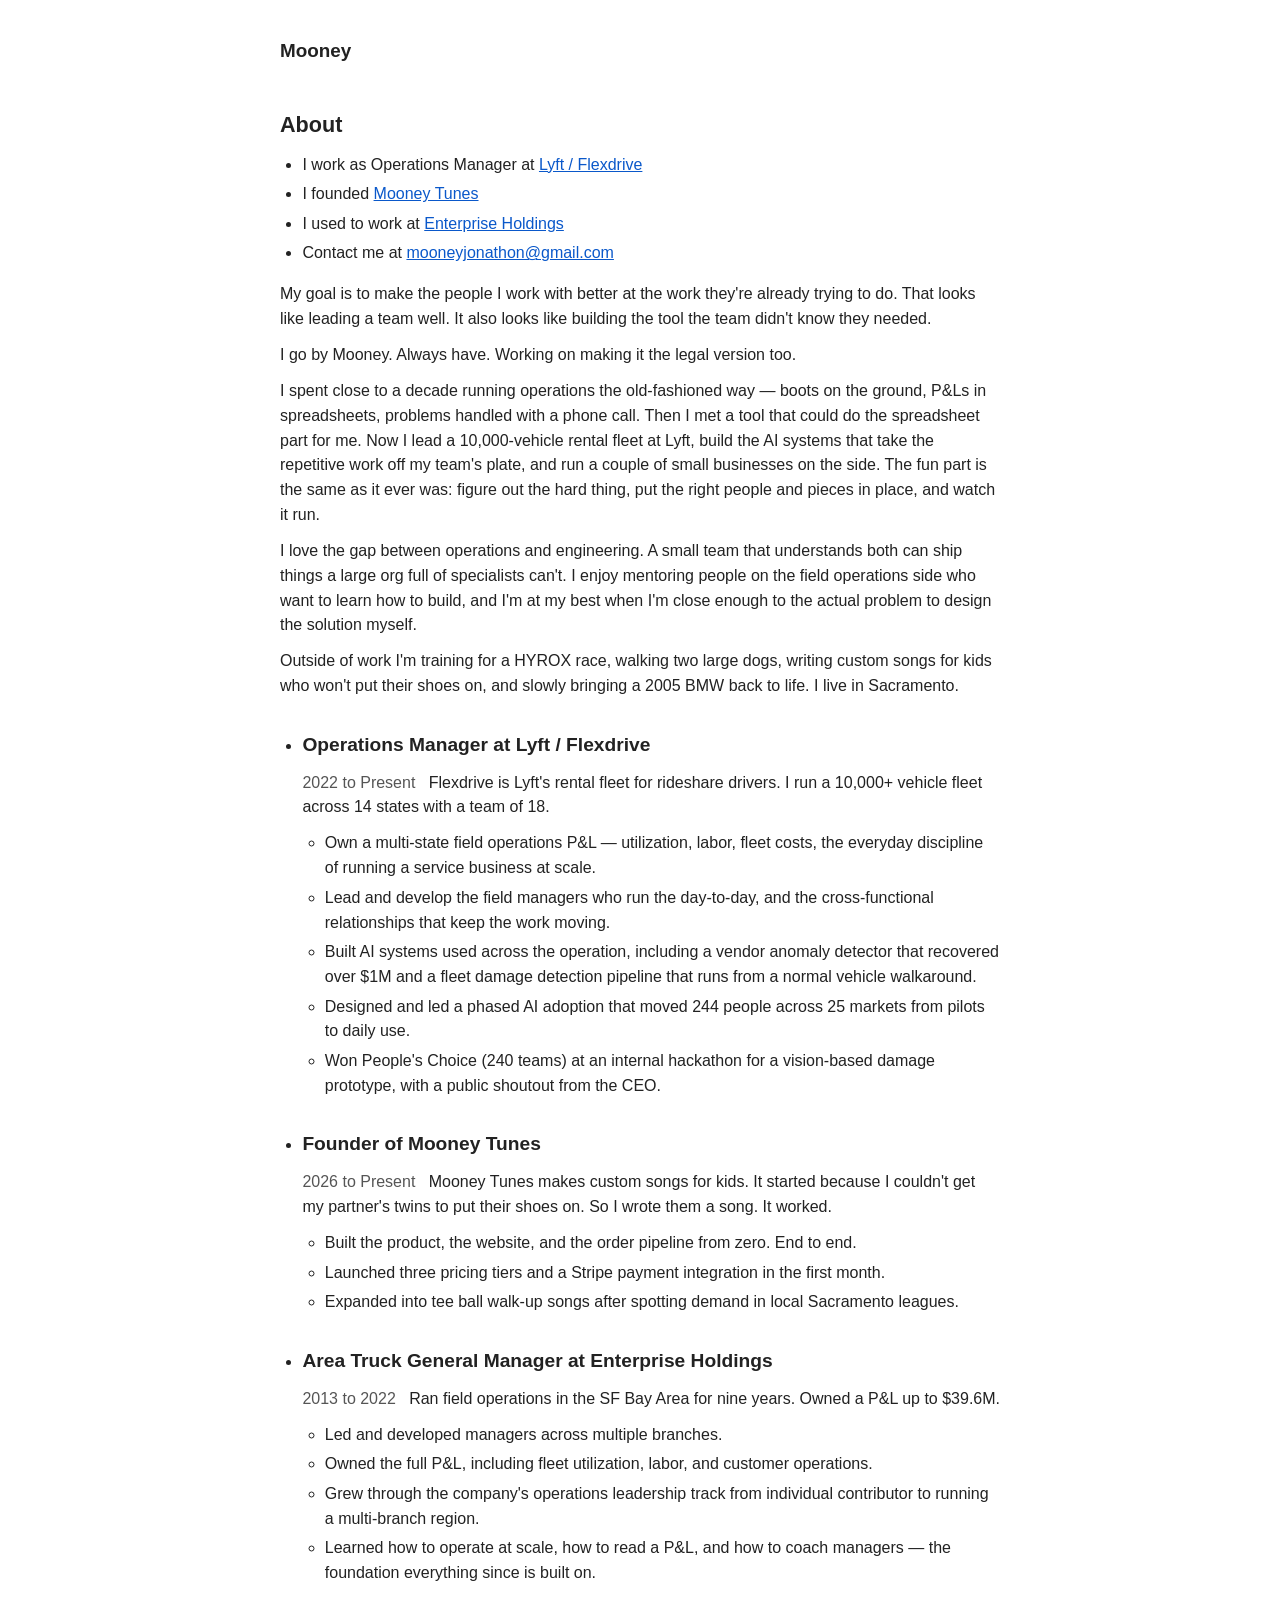
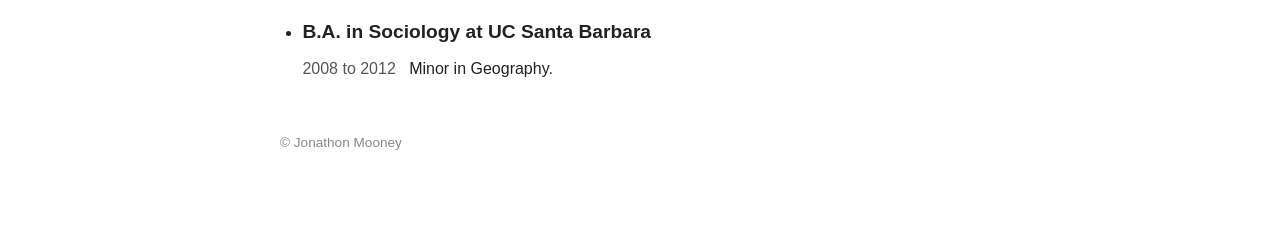
==== about/index.html @ 017025d9 "Add files via upload" ====
<!doctype html>
<html lang="en">
<head>
<meta charset="utf-8" />
<meta name="viewport" content="width=device-width, initial-scale=1" />
<title>About | Mooney</title>
<meta name="description" content="More about Jonathon Mooney — operations leader, builder, and the path that got me here." />
<link rel="stylesheet" href="/style.css" />
</head>
<body>

<p class="page-nav"><a href="/">Mooney</a></p>

<h2>About</h2>

<ul>
  <li>I work as Operations Manager at <a href="https://flexdrive.com/">Lyft / Flexdrive</a></li>
  <li>I founded <a href="https://mooneytunes.app">Mooney Tunes</a></li>
  <li>I used to work at <a href="https://www.enterpriseholdings.com/">Enterprise Holdings</a></li>
  <li>Contact me at <a href="mailto:mooneyjonathon@gmail.com">mooneyjonathon@gmail.com</a></li>
</ul>

<p>My goal is to make the people I work with better at the work they're already trying to do. That looks like leading a team well. It also looks like building the tool the team didn't know they needed.</p>

<p>I go by Mooney. Always have. Working on making it the legal version too.</p>

<p>I spent close to a decade running operations the old-fashioned way — boots on the ground, P&Ls in spreadsheets, problems handled with a phone call. Then I met a tool that could do the spreadsheet part for me. Now I lead a 10,000-vehicle rental fleet at Lyft, build the AI systems that take the repetitive work off my team's plate, and run a couple of small businesses on the side. The fun part is the same as it ever was: figure out the hard thing, put the right people and pieces in place, and watch it run.</p>

<p>I love the gap between operations and engineering. A small team that understands both can ship things a large org full of specialists can't. I enjoy mentoring people on the field operations side who want to learn how to build, and I'm at my best when I'm close enough to the actual problem to design the solution myself.</p>

<p>Outside of work I'm training for a HYROX race, walking two large dogs, writing custom songs for kids who won't put their shoes on, and slowly bringing a 2005 BMW back to life. I live in Sacramento.</p>

<ul>

  <li class="role">
    <h3>Operations Manager at Lyft / Flexdrive</h3>
    <p><span class="role-meta">2022 to Present</span> &nbsp; Flexdrive is Lyft's rental fleet for rideshare drivers. I run a 10,000+ vehicle fleet across 14 states with a team of 18.</p>
    <ul>
      <li>Own a multi-state field operations P&L — utilization, labor, fleet costs, the everyday discipline of running a service business at scale.</li>
      <li>Lead and develop the field managers who run the day-to-day, and the cross-functional relationships that keep the work moving.</li>
      <li>Built AI systems used across the operation, including a vendor anomaly detector that recovered over $1M and a fleet damage detection pipeline that runs from a normal vehicle walkaround.</li>
      <li>Designed and led a phased AI adoption that moved 244 people across 25 markets from pilots to daily use.</li>
      <li>Won People's Choice (240 teams) at an internal hackathon for a vision-based damage prototype, with a public shoutout from the CEO.</li>
    </ul>
  </li>

  <li class="role">
    <h3>Founder of Mooney Tunes</h3>
    <p><span class="role-meta">2026 to Present</span> &nbsp; Mooney Tunes makes custom songs for kids. It started because I couldn't get my partner's twins to put their shoes on. So I wrote them a song. It worked.</p>
    <ul>
      <li>Built the product, the website, and the order pipeline from zero. End to end.</li>
      <li>Launched three pricing tiers and a Stripe payment integration in the first month.</li>
      <li>Expanded into tee ball walk-up songs after spotting demand in local Sacramento leagues.</li>
    </ul>
  </li>

  <li class="role">
    <h3>Area Truck General Manager at Enterprise Holdings</h3>
    <p><span class="role-meta">2013 to 2022</span> &nbsp; Ran field operations in the SF Bay Area for nine years. Owned a P&L up to $39.6M.</p>
    <ul>
      <li>Led and developed managers across multiple branches.</li>
      <li>Owned the full P&L, including fleet utilization, labor, and customer operations.</li>
      <li>Grew through the company's operations leadership track from individual contributor to running a multi-branch region.</li>
      <li>Learned how to operate at scale, how to read a P&L, and how to coach managers — the foundation everything since is built on.</li>
    </ul>
  </li>

  <li class="role">
    <h3>B.A. in Sociology at UC Santa Barbara</h3>
    <p><span class="role-meta">2008 to 2012</span> &nbsp; Minor in Geography.</p>
  </li>

</ul>

<footer>© Jonathon Mooney</footer>

</body>
</html>
---- style.css ----
/* Mooneyhq — shared stylesheet */

body{
  max-width:720px;
  margin:0 auto;
  padding:36px 24px 80px;
  font:16px/1.55 -apple-system, BlinkMacSystemFont, "Segoe UI", Helvetica, Arial, sans-serif;
  color:#222;
  background:#fff;
}
a{color:#0a58ca;text-decoration:underline;}
a:hover{color:#0036a3;}

h2{font-size:1.35rem;margin:2em 0 .5em;font-weight:600;}
h3{font-size:1.2rem;margin:1.6em 0 .4em;font-weight:600;}
h3 a{color:#222;text-decoration:none;}
h3 a:hover{text-decoration:underline;}
h4{font-size:1rem;margin:.5em 0 .25em;font-weight:600;}

ul{padding-left:1.4em;margin:.6em 0 1em;}
ul ul{margin:.4em 0 .6em;}
li{margin:.3em 0;}
p{margin:.7em 0;}

/* Top identity block (homepage) */
.me{display:flex;gap:18px;align-items:center;margin:0 0 28px;}
.avatar{
  width:84px;height:84px;border-radius:50%;flex-shrink:0;
  background:linear-gradient(135deg,#dadada,#9a9a9a);
  display:flex;align-items:center;justify-content:center;
  color:#fff;font-weight:600;font-size:1.6rem;letter-spacing:.02em;
}
.me p{margin:.2em 0;}

/* Sub-page header (about, posts) */
.page-nav{margin:0 0 22px;}
.page-nav a{font-weight:600;font-size:1.18rem;color:#222;text-decoration:none;}
.page-nav a:hover{text-decoration:underline;}

/* Posts */
.post{margin:.8em 0 1.4em;}
.post h4{margin:.2em 0 .15em;}
.post p{margin:.15em 0;color:#444;}

/* Post body (individual post pages) */
.post-body{margin-top:1em;}
.post-body p{margin:1em 0;}
.post-body blockquote{
  margin:1.4em 0;padding:.2em 0 .2em 1.2em;
  border-left:3px solid #ccc;color:#444;font-style:italic;
}
.post-body h3{margin-top:2em;}
.post-meta{color:#888;font-size:.85rem;margin-top:-.4em;font-family:ui-monospace,monospace;}

/* Role blocks (about page) */
.role-meta{color:#555;}
.role{margin:1.4em 0;}

/* Projects grid */
.projects{list-style:none;padding:0;margin:.6em 0 1em;}
.projects li{
  display:flex;gap:14px;align-items:flex-start;margin:.6em 0;padding:6px 0;
}
.thumb{
  width:96px;height:96px;flex-shrink:0;border-radius:4px;
  display:block;
}
.t1{background:linear-gradient(135deg,#2b3a55,#5a7ab0);}
.t2{background:linear-gradient(135deg,#3d6a4a,#7ab089);}
.t3{background:linear-gradient(135deg,#7a3e2b,#c98763);}
.t4{background:linear-gradient(135deg,#4a3266,#9476c2);}
.t5{background:linear-gradient(135deg,#8a6a1f,#d6b25a);}
.proj-body{flex:1;min-width:0;}
.proj-body p{margin:.2em 0;color:#444;}
.more{margin:.6em 0 0;}

hr{border:0;border-top:1px solid #ddd;margin:36px 0;}
footer{color:#888;font-size:.85rem;margin-top:50px;}

@media (prefers-color-scheme: dark){
  body{background:#111;color:#ddd;}
  h3 a, .page-nav a{color:#ddd;}
  a{color:#7aa7ff;}
  .proj-body p, .post p{color:#aaa;}
  .post-body blockquote{border-left-color:#444;color:#aaa;}
  .role-meta{color:#999;}
  hr{border-top-color:#333;}
  footer{color:#777;}
}

@media (max-width:480px){
  .thumb{width:72px;height:72px;}
}
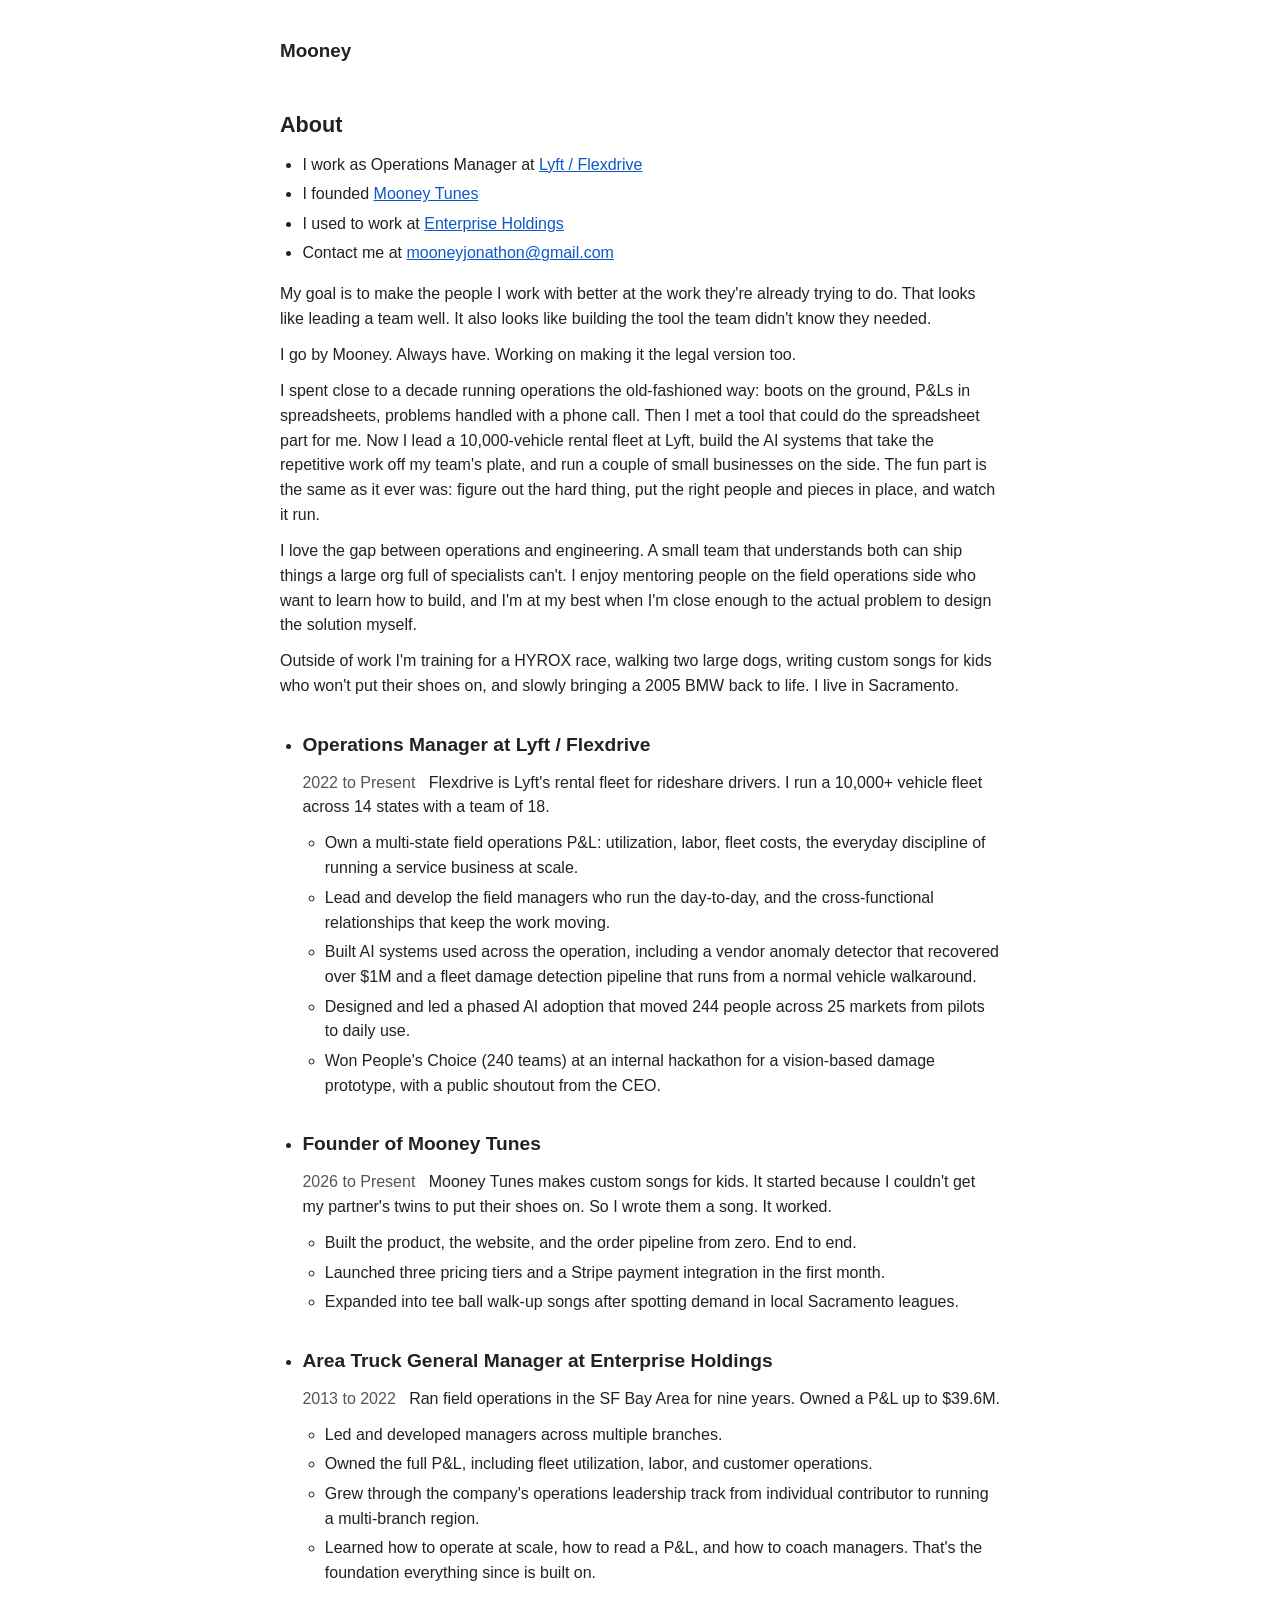
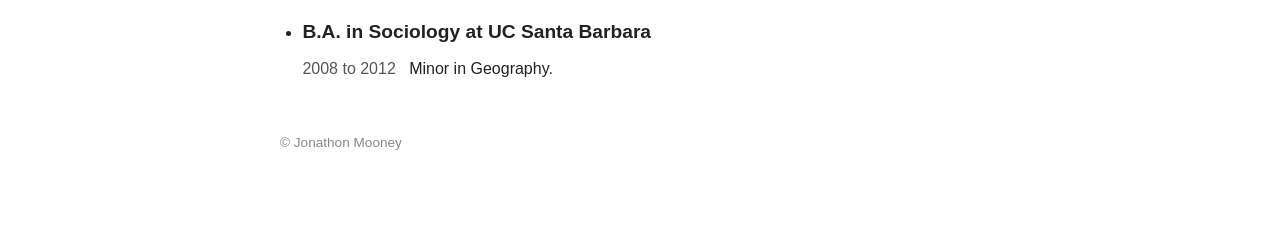
==== commit 2e2e9684: "Add files via upload" ====
--- a/about/index.html
+++ b/about/index.html
@@ -4,7 +4,7 @@
 <meta charset="utf-8" />
 <meta name="viewport" content="width=device-width, initial-scale=1" />
 <title>About | Mooney</title>
-<meta name="description" content="More about Jonathon Mooney — operations leader, builder, and the path that got me here." />
+<meta name="description" content="More about Jonathon Mooney, operations leader, builder, and the path that got me here." />
 <link rel="stylesheet" href="/style.css" />
 </head>
 <body>
@@ -24,7 +24,7 @@
 
 <p>I go by Mooney. Always have. Working on making it the legal version too.</p>
 
-<p>I spent close to a decade running operations the old-fashioned way — boots on the ground, P&Ls in spreadsheets, problems handled with a phone call. Then I met a tool that could do the spreadsheet part for me. Now I lead a 10,000-vehicle rental fleet at Lyft, build the AI systems that take the repetitive work off my team's plate, and run a couple of small businesses on the side. The fun part is the same as it ever was: figure out the hard thing, put the right people and pieces in place, and watch it run.</p>
+<p>I spent close to a decade running operations the old-fashioned way: boots on the ground, P&Ls in spreadsheets, problems handled with a phone call. Then I met a tool that could do the spreadsheet part for me. Now I lead a 10,000-vehicle rental fleet at Lyft, build the AI systems that take the repetitive work off my team's plate, and run a couple of small businesses on the side. The fun part is the same as it ever was: figure out the hard thing, put the right people and pieces in place, and watch it run.</p>
 
 <p>I love the gap between operations and engineering. A small team that understands both can ship things a large org full of specialists can't. I enjoy mentoring people on the field operations side who want to learn how to build, and I'm at my best when I'm close enough to the actual problem to design the solution myself.</p>
 
@@ -36,7 +36,7 @@
     <h3>Operations Manager at Lyft / Flexdrive</h3>
     <p><span class="role-meta">2022 to Present</span> &nbsp; Flexdrive is Lyft's rental fleet for rideshare drivers. I run a 10,000+ vehicle fleet across 14 states with a team of 18.</p>
     <ul>
-      <li>Own a multi-state field operations P&L — utilization, labor, fleet costs, the everyday discipline of running a service business at scale.</li>
+      <li>Own a multi-state field operations P&L: utilization, labor, fleet costs, the everyday discipline of running a service business at scale.</li>
       <li>Lead and develop the field managers who run the day-to-day, and the cross-functional relationships that keep the work moving.</li>
       <li>Built AI systems used across the operation, including a vendor anomaly detector that recovered over $1M and a fleet damage detection pipeline that runs from a normal vehicle walkaround.</li>
       <li>Designed and led a phased AI adoption that moved 244 people across 25 markets from pilots to daily use.</li>
@@ -61,7 +61,7 @@
       <li>Led and developed managers across multiple branches.</li>
       <li>Owned the full P&L, including fleet utilization, labor, and customer operations.</li>
       <li>Grew through the company's operations leadership track from individual contributor to running a multi-branch region.</li>
-      <li>Learned how to operate at scale, how to read a P&L, and how to coach managers — the foundation everything since is built on.</li>
+      <li>Learned how to operate at scale, how to read a P&L, and how to coach managers. That's the foundation everything since is built on.</li>
     </ul>
   </li>
 
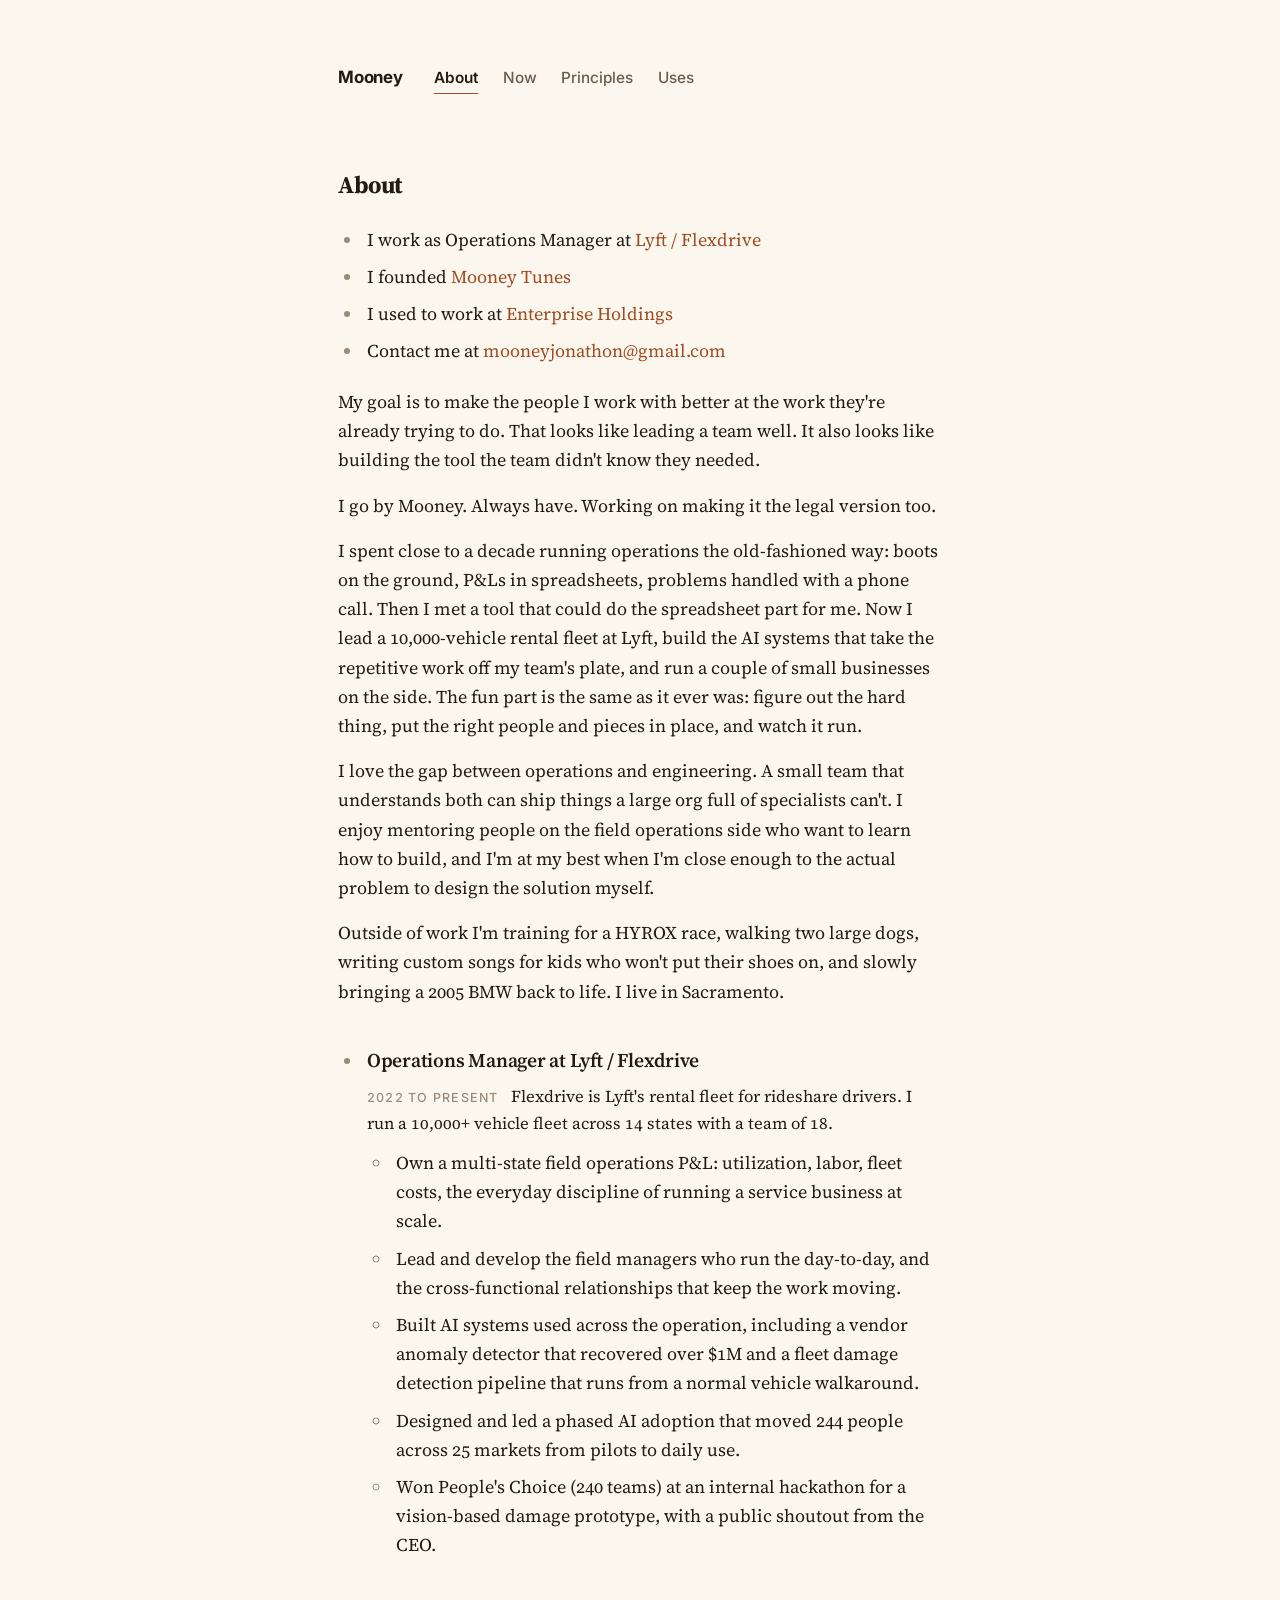
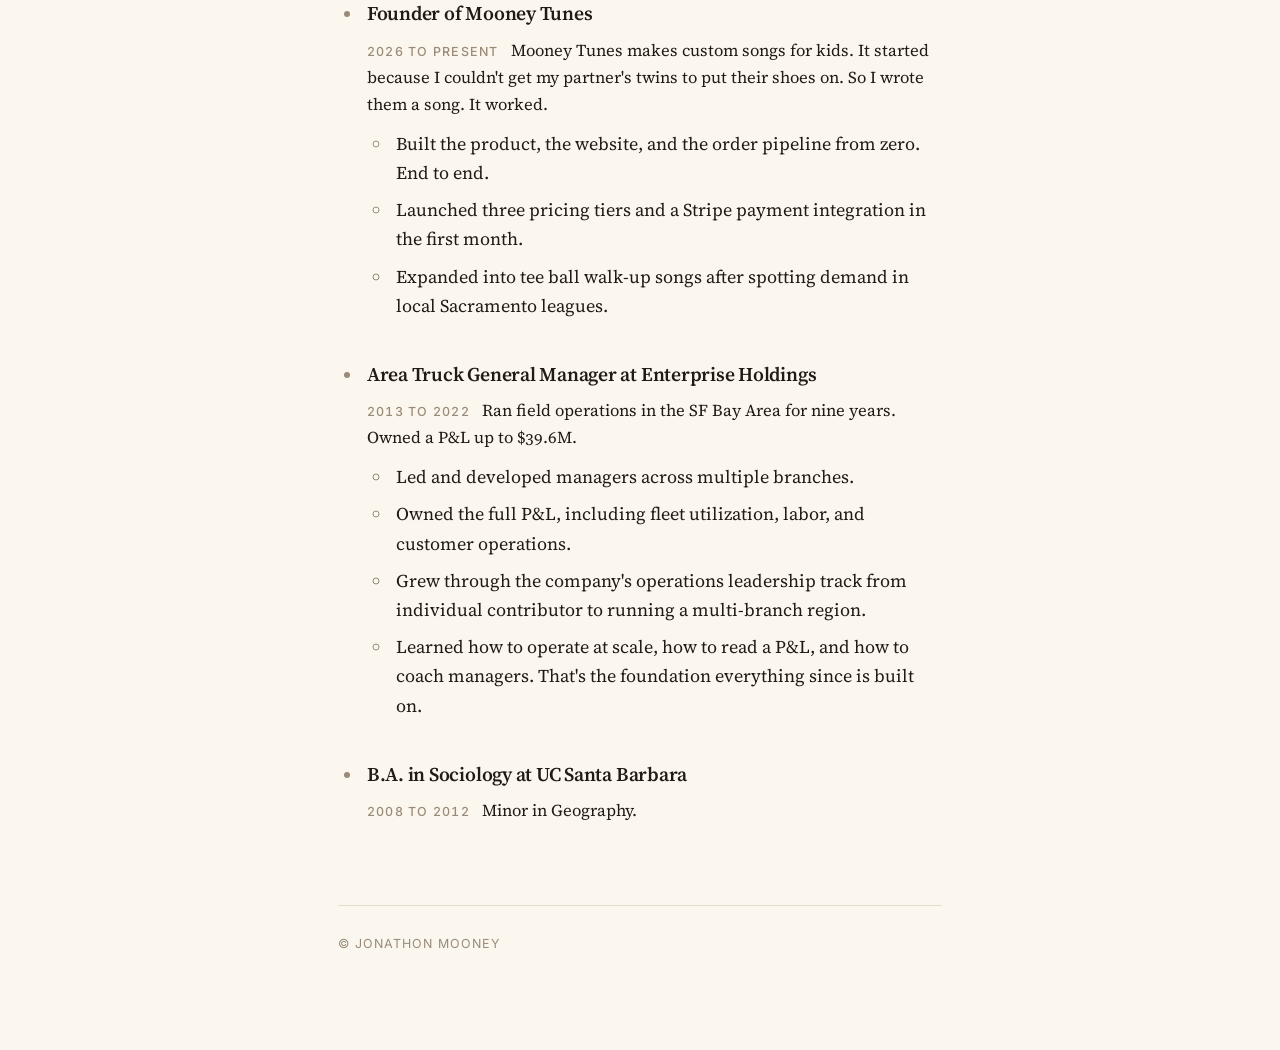
==== commit de87a54c: "Add files via upload" ====
--- a/about/index.html
+++ b/about/index.html
@@ -9,7 +9,13 @@
 </head>
 <body>
 
-<p class="page-nav"><a href="/">Mooney</a></p>
+<nav class="site-nav">
+  <a href="/" class="brand">Mooney</a>
+  <a href="/about/" class="current">About</a>
+  <a href="/now/">Now</a>
+  <a href="/principles/">Principles</a>
+  <a href="/uses/">Uses</a>
+</nav>
 
 <h2>About</h2>
 
--- a/style.css
+++ b/style.css
@@ -1,93 +1,321 @@
 /* Mooneyhq — shared stylesheet */
 
-body{
-  max-width:720px;
-  margin:0 auto;
-  padding:36px 24px 80px;
-  font:16px/1.55 -apple-system, BlinkMacSystemFont, "Segoe UI", Helvetica, Arial, sans-serif;
-  color:#222;
-  background:#fff;
-}
-a{color:#0a58ca;text-decoration:underline;}
-a:hover{color:#0036a3;}
-
-h2{font-size:1.35rem;margin:2em 0 .5em;font-weight:600;}
-h3{font-size:1.2rem;margin:1.6em 0 .4em;font-weight:600;}
-h3 a{color:#222;text-decoration:none;}
-h3 a:hover{text-decoration:underline;}
-h4{font-size:1rem;margin:.5em 0 .25em;font-weight:600;}
-
-ul{padding-left:1.4em;margin:.6em 0 1em;}
-ul ul{margin:.4em 0 .6em;}
-li{margin:.3em 0;}
-p{margin:.7em 0;}
-
-/* Top identity block (homepage) */
-.me{display:flex;gap:18px;align-items:center;margin:0 0 28px;}
-.avatar{
-  width:84px;height:84px;border-radius:50%;flex-shrink:0;
-  background:linear-gradient(135deg,#dadada,#9a9a9a);
-  display:flex;align-items:center;justify-content:center;
-  color:#fff;font-weight:600;font-size:1.6rem;letter-spacing:.02em;
-}
-.me p{margin:.2em 0;}
-
-/* Sub-page header (about, posts) */
-.page-nav{margin:0 0 22px;}
-.page-nav a{font-weight:600;font-size:1.18rem;color:#222;text-decoration:none;}
-.page-nav a:hover{text-decoration:underline;}
-
-/* Posts */
-.post{margin:.8em 0 1.4em;}
-.post h4{margin:.2em 0 .15em;}
-.post p{margin:.15em 0;color:#444;}
-
-/* Post body (individual post pages) */
-.post-body{margin-top:1em;}
-.post-body p{margin:1em 0;}
-.post-body blockquote{
-  margin:1.4em 0;padding:.2em 0 .2em 1.2em;
-  border-left:3px solid #ccc;color:#444;font-style:italic;
-}
-.post-body h3{margin-top:2em;}
-.post-meta{color:#888;font-size:.85rem;margin-top:-.4em;font-family:ui-monospace,monospace;}
-
-/* Role blocks (about page) */
-.role-meta{color:#555;}
-.role{margin:1.4em 0;}
-
-/* Projects grid */
-.projects{list-style:none;padding:0;margin:.6em 0 1em;}
-.projects li{
-  display:flex;gap:14px;align-items:flex-start;margin:.6em 0;padding:6px 0;
-}
-.thumb{
-  width:96px;height:96px;flex-shrink:0;border-radius:4px;
-  display:block;
-}
-.t1{background:linear-gradient(135deg,#2b3a55,#5a7ab0);}
-.t2{background:linear-gradient(135deg,#3d6a4a,#7ab089);}
-.t3{background:linear-gradient(135deg,#7a3e2b,#c98763);}
-.t4{background:linear-gradient(135deg,#4a3266,#9476c2);}
-.t5{background:linear-gradient(135deg,#8a6a1f,#d6b25a);}
-.proj-body{flex:1;min-width:0;}
-.proj-body p{margin:.2em 0;color:#444;}
-.more{margin:.6em 0 0;}
-
-hr{border:0;border-top:1px solid #ddd;margin:36px 0;}
-footer{color:#888;font-size:.85rem;margin-top:50px;}
-
-@media (prefers-color-scheme: dark){
-  body{background:#111;color:#ddd;}
-  h3 a, .page-nav a{color:#ddd;}
-  a{color:#7aa7ff;}
-  .proj-body p, .post p{color:#aaa;}
-  .post-body blockquote{border-left-color:#444;color:#aaa;}
-  .role-meta{color:#999;}
-  hr{border-top-color:#333;}
-  footer{color:#777;}
-}
-
-@media (max-width:480px){
-  .thumb{width:72px;height:72px;}
-}
+@import url('https://fonts.googleapis.com/css2?family=Source+Serif+4:ital,opsz,wght@0,8..60,400;0,8..60,500;0,8..60,600;0,8..60,700;1,8..60,400;1,8..60,500&family=Inter:wght@400;500;600;700&display=swap');
+
+:root {
+  --bg: #FBF7EE;
+  --bg-tint: #F5EFE0;
+  --text: #221A14;
+  --text-soft: #6B5B4C;
+  --text-mute: #9A8B79;
+  --accent: #A14B22;
+  --accent-soft: #C26A3E;
+  --rule: #E5DDC9;
+}
+
+@media (prefers-color-scheme: dark) {
+  :root {
+    --bg: #161310;
+    --bg-tint: #1F1B16;
+    --text: #ECE3D2;
+    --text-soft: #B5A48F;
+    --text-mute: #7F7160;
+    --accent: #E08456;
+    --accent-soft: #C26A3E;
+    --rule: #2C2620;
+  }
+}
+
+* { box-sizing: border-box; }
+html { scroll-behavior: smooth; }
+
+body {
+  max-width: 660px;
+  margin: 0 auto;
+  padding: 64px 28px 96px;
+  font-family: 'Source Serif 4', Georgia, 'Times New Roman', serif;
+  font-size: 18px;
+  line-height: 1.62;
+  color: var(--text);
+  background: var(--bg);
+  font-feature-settings: 'kern', 'liga', 'onum';
+  -webkit-font-smoothing: antialiased;
+  -moz-osx-font-smoothing: grayscale;
+  text-rendering: optimizeLegibility;
+}
+
+::selection { background: var(--accent); color: var(--bg); }
+
+a {
+  color: var(--accent);
+  text-decoration: none;
+  border-bottom: 1px solid transparent;
+  transition: border-color 0.2s ease, color 0.2s ease;
+}
+a:hover {
+  border-bottom-color: var(--accent);
+  color: var(--accent-soft);
+}
+
+h2 {
+  font-family: 'Source Serif 4', Georgia, serif;
+  font-size: 1.5rem;
+  font-weight: 700;
+  margin: 3em 0 0.8em;
+  letter-spacing: -0.02em;
+  color: var(--text);
+}
+h2 a { color: var(--text); border-bottom: none; }
+h2 a:hover { color: var(--accent); }
+
+h3 {
+  font-family: 'Source Serif 4', Georgia, serif;
+  font-size: 1.22rem;
+  font-weight: 600;
+  margin: 2em 0 0.4em;
+  letter-spacing: -0.012em;
+  color: var(--text);
+}
+h3 a { color: var(--text); border-bottom: none; }
+h3 a:hover { color: var(--accent); }
+
+h4 {
+  font-family: 'Source Serif 4', Georgia, serif;
+  font-size: 1.1rem;
+  font-weight: 600;
+  margin: 0.6em 0 0.3em;
+  letter-spacing: -0.005em;
+  color: var(--text);
+}
+
+ul {
+  padding-left: 1.4em;
+  margin: 0.8em 0 1.2em;
+}
+ul ul { margin: 0.4em 0 0.7em; }
+li {
+  margin: 0.45em 0;
+  padding-left: 0.2em;
+}
+li::marker { color: var(--text-mute); }
+
+p { margin: 0.9em 0; }
+strong { font-weight: 600; color: var(--text); }
+em { font-style: italic; }
+
+/* === Identity block (homepage) === */
+.me {
+  display: flex;
+  gap: 26px;
+  align-items: center;
+  margin: 0 0 48px;
+}
+.avatar {
+  width: 100px;
+  height: 100px;
+  border-radius: 50%;
+  flex-shrink: 0;
+  object-fit: cover;
+  display: block;
+}
+.me-text p { margin: 0.2em 0; }
+.me-text .greeting {
+  font-size: 1.18rem;
+  font-weight: 500;
+}
+.me-text .tagline {
+  font-style: italic;
+  color: var(--text-soft);
+  font-size: 1.04rem;
+  line-height: 1.4;
+}
+.me-text .loc {
+  font-family: 'Inter', sans-serif;
+  font-size: 0.82rem;
+  color: var(--text-mute);
+  letter-spacing: 0.1em;
+  text-transform: uppercase;
+  margin-top: 0.5em;
+  font-weight: 500;
+}
+
+/* === Site nav (top of every page) === */
+.site-nav {
+  margin: 0 0 56px;
+  font-family: 'Inter', sans-serif;
+  font-size: 0.96rem;
+  font-weight: 500;
+  display: flex;
+  flex-wrap: wrap;
+  align-items: baseline;
+  gap: 0.4em 1.6em;
+}
+.site-nav a {
+  color: var(--text-soft);
+  border-bottom: 1px solid transparent;
+  padding-bottom: 2px;
+  transition: color 0.2s ease, border-color 0.2s ease;
+}
+.site-nav a:hover {
+  color: var(--accent);
+  border-bottom-color: var(--accent);
+}
+.site-nav a.brand {
+  color: var(--text);
+  font-weight: 700;
+  font-size: 1.06rem;
+  margin-right: 0.4em;
+  letter-spacing: -0.01em;
+}
+.site-nav a.current {
+  color: var(--text);
+  font-weight: 600;
+  border-bottom-color: var(--accent);
+}
+
+/* === Posts list (homepage) === */
+.post {
+  margin: 1.5em 0 2em;
+}
+.post h4 {
+  margin: 0 0 0.35em;
+  font-size: 1.18rem;
+  font-weight: 600;
+}
+.post h4 a { color: var(--text); border-bottom: none; }
+.post h4 a:hover { color: var(--accent); }
+.post p {
+  margin: 0;
+  color: var(--text-soft);
+  font-size: 1.02rem;
+  line-height: 1.6;
+}
+
+/* === Post body (individual post pages) === */
+.post-body {
+  margin-top: 1.6em;
+  font-size: 1.12rem;
+  line-height: 1.72;
+  color: var(--text);
+}
+.post-body p { margin: 1.15em 0; }
+.post-body h3 {
+  margin-top: 2.2em;
+  font-size: 1.3rem;
+  font-weight: 600;
+  font-style: italic;
+}
+.post-body em { font-style: italic; }
+.post-body strong { font-weight: 600; }
+.post-meta {
+  font-family: 'Inter', sans-serif;
+  color: var(--text-mute);
+  font-size: 0.78rem;
+  margin: -0.4em 0 0;
+  letter-spacing: 0.12em;
+  text-transform: uppercase;
+  font-variant-numeric: tabular-nums;
+}
+
+/* === About page role blocks === */
+.role-meta {
+  font-family: 'Inter', sans-serif;
+  color: var(--text-mute);
+  font-size: 0.78rem;
+  letter-spacing: 0.1em;
+  text-transform: uppercase;
+  font-variant-numeric: tabular-nums;
+  font-weight: 500;
+}
+.role { margin: 2em 0; }
+.role > p {
+  font-size: 1.04rem;
+  margin: 0.4em 0 0.6em;
+}
+
+/* === Projects grid === */
+.projects {
+  list-style: none;
+  padding: 0;
+  margin: 1em 0 1.2em;
+}
+.projects li {
+  display: flex;
+  gap: 20px;
+  align-items: flex-start;
+  margin: 1.1em 0;
+  padding: 0;
+}
+.thumb {
+  width: 88px;
+  height: 88px;
+  flex-shrink: 0;
+  border-radius: 4px;
+  display: block;
+  margin-top: 0.2em;
+}
+.t1 { background: linear-gradient(135deg, #344b62, #6c8aa6); }
+.t2 { background: linear-gradient(135deg, #466b53, #88a98e); }
+.t3 { background: linear-gradient(135deg, #7a4a3a, #b8835f); }
+.t4 { background: linear-gradient(135deg, #4f3d6b, #8c72ad); }
+.t5 { background: linear-gradient(135deg, #876520, #c79f4e); }
+
+.proj-body { flex: 1; min-width: 0; }
+.proj-body h4 {
+  margin: 0 0 0.3em;
+  font-size: 1.14rem;
+  font-weight: 600;
+}
+.proj-body h4 a { color: var(--text); border-bottom: none; }
+.proj-body h4 a:hover { color: var(--accent); }
+.proj-body p {
+  margin: 0;
+  color: var(--text-soft);
+  font-size: 1.02rem;
+  line-height: 1.55;
+}
+
+.more {
+  margin: 1.2em 0 0;
+  font-family: 'Inter', sans-serif;
+  font-size: 0.92rem;
+  font-weight: 500;
+}
+
+/* === Now-page kicker === */
+.kicker {
+  font-family: 'Inter', sans-serif;
+  font-size: 0.78rem;
+  letter-spacing: 0.14em;
+  text-transform: uppercase;
+  color: var(--text-mute);
+  font-weight: 500;
+  margin: 0 0 0.5em;
+}
+
+/* === Uses page tables === */
+.uses h3 { font-size: 1.1rem; margin-top: 1.8em; }
+.uses ul { margin: 0.5em 0 1em; }
+.uses li {
+  font-size: 1.04rem;
+  line-height: 1.5;
+}
+
+footer {
+  font-family: 'Inter', sans-serif;
+  color: var(--text-mute);
+  font-size: 0.78rem;
+  margin-top: 80px;
+  padding-top: 28px;
+  border-top: 1px solid var(--rule);
+  letter-spacing: 0.08em;
+  text-transform: uppercase;
+}
+
+@media (max-width: 480px) {
+  body { padding: 40px 22px 72px; font-size: 17px; }
+  .thumb { width: 72px; height: 72px; }
+  .me { gap: 20px; }
+  .avatar { width: 80px; height: 80px; }
+  .post-body { font-size: 1.06rem; }
+}
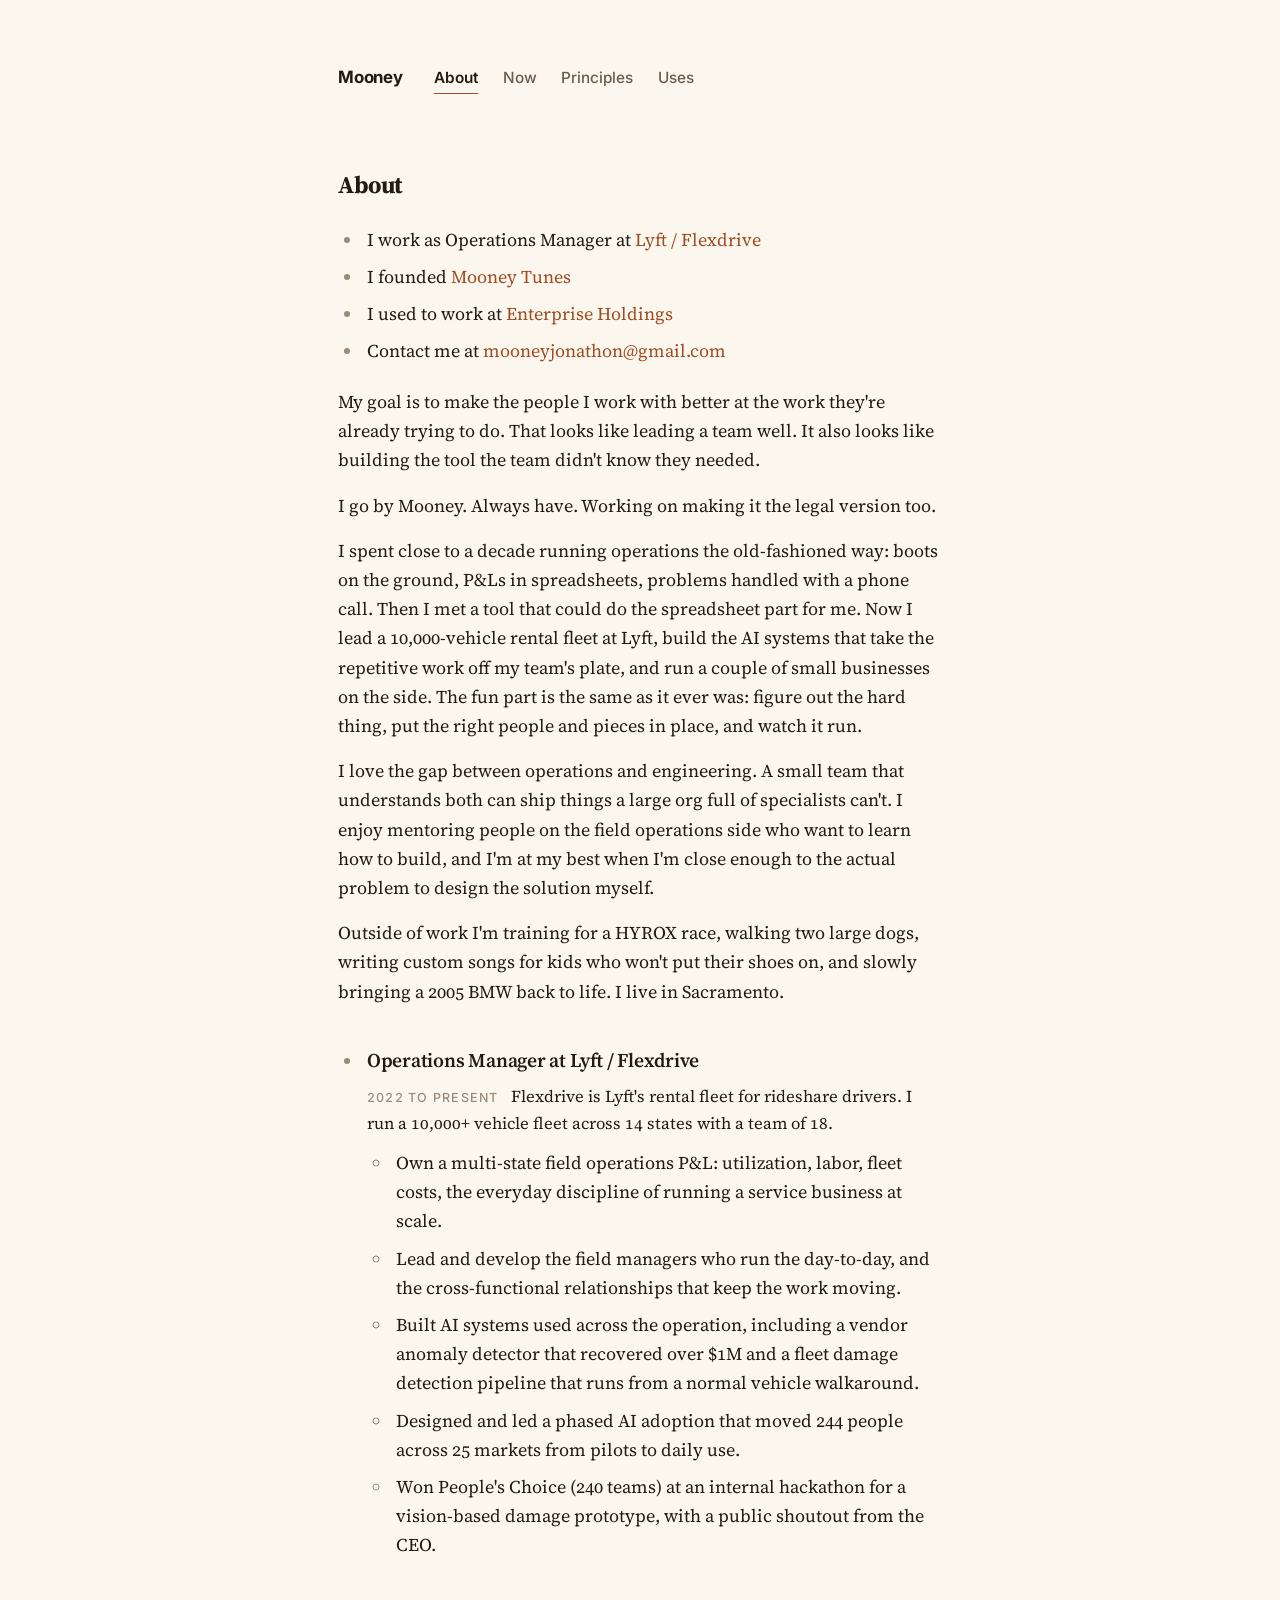
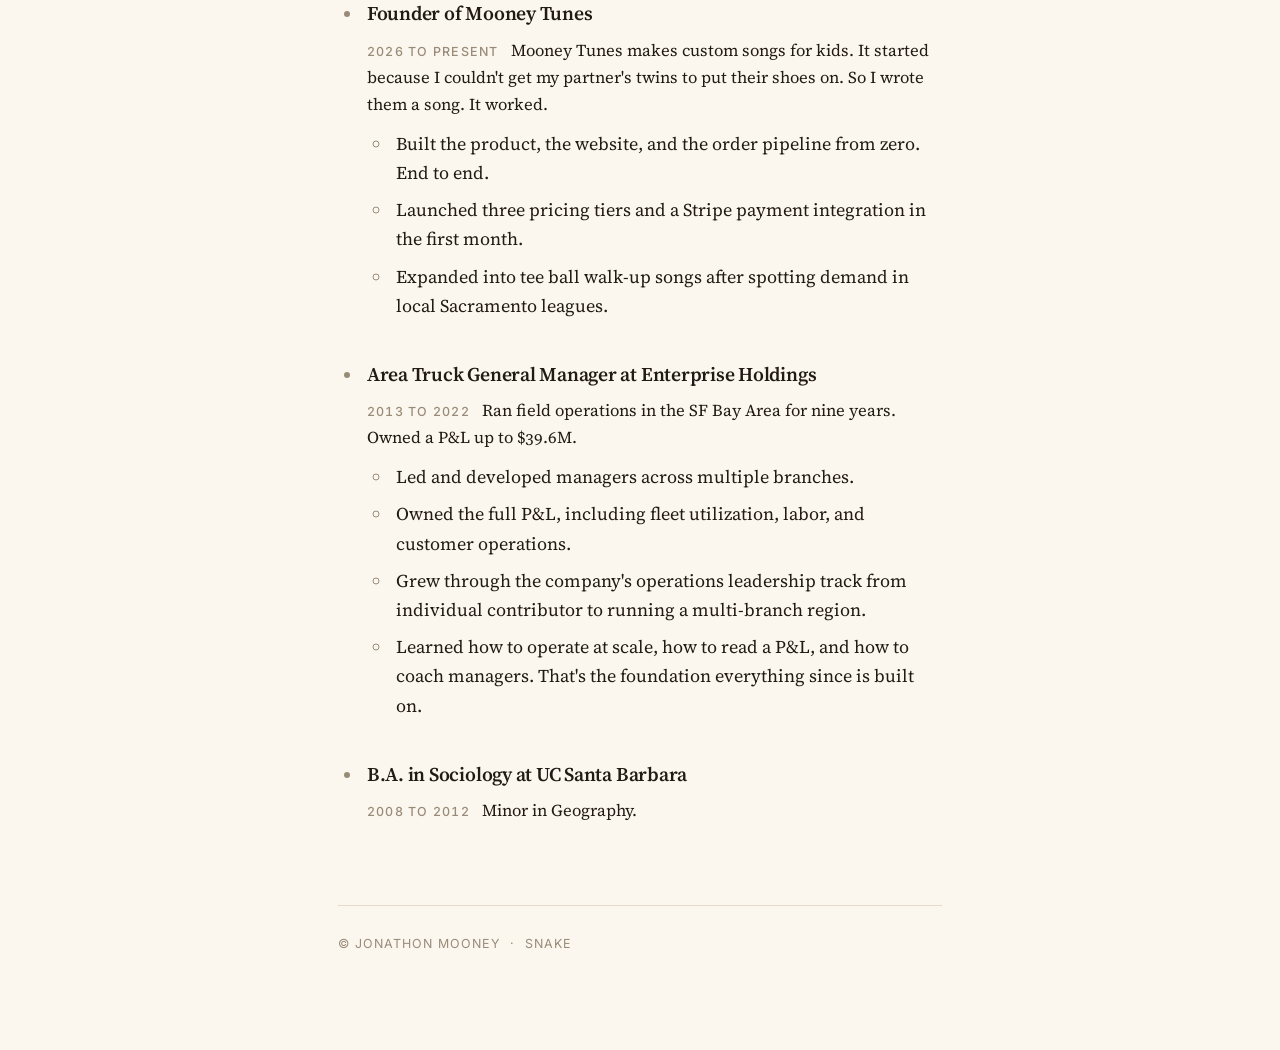
==== commit 5ee2e40b: "Add files via upload" ====
--- a/about/index.html
+++ b/about/index.html
@@ -78,7 +78,7 @@
 
 </ul>
 
-<footer>© Jonathon Mooney</footer>
+<footer>© Jonathon Mooney &nbsp;·&nbsp; <a href="/snake/">snake</a></footer>
 
 </body>
 </html>
--- a/style.css
+++ b/style.css
@@ -312,6 +312,41 @@
   text-transform: uppercase;
 }
 
+
+/* === Inline photo (Uses, etc.) === */
+.inline-photo {
+  margin: 1.8em 0 2em;
+  padding: 0;
+}
+.inline-photo img {
+  width: 100%;
+  height: auto;
+  display: block;
+  border-radius: 4px;
+}
+.inline-photo figcaption {
+  font-family: 'Inter', sans-serif;
+  font-size: 0.82rem;
+  color: var(--text-mute);
+  margin-top: 0.6em;
+  letter-spacing: 0.04em;
+  text-align: center;
+  font-style: normal;
+}
+
+/* === Footer link === */
+footer a {
+  color: var(--text-mute);
+  border-bottom: 1px solid transparent;
+  transition: color 0.2s ease, border-color 0.2s ease;
+  text-transform: uppercase;
+  letter-spacing: 0.08em;
+}
+footer a:hover {
+  color: var(--accent);
+  border-bottom-color: var(--accent);
+}
+
 @media (max-width: 480px) {
   body { padding: 40px 22px 72px; font-size: 17px; }
   .thumb { width: 72px; height: 72px; }
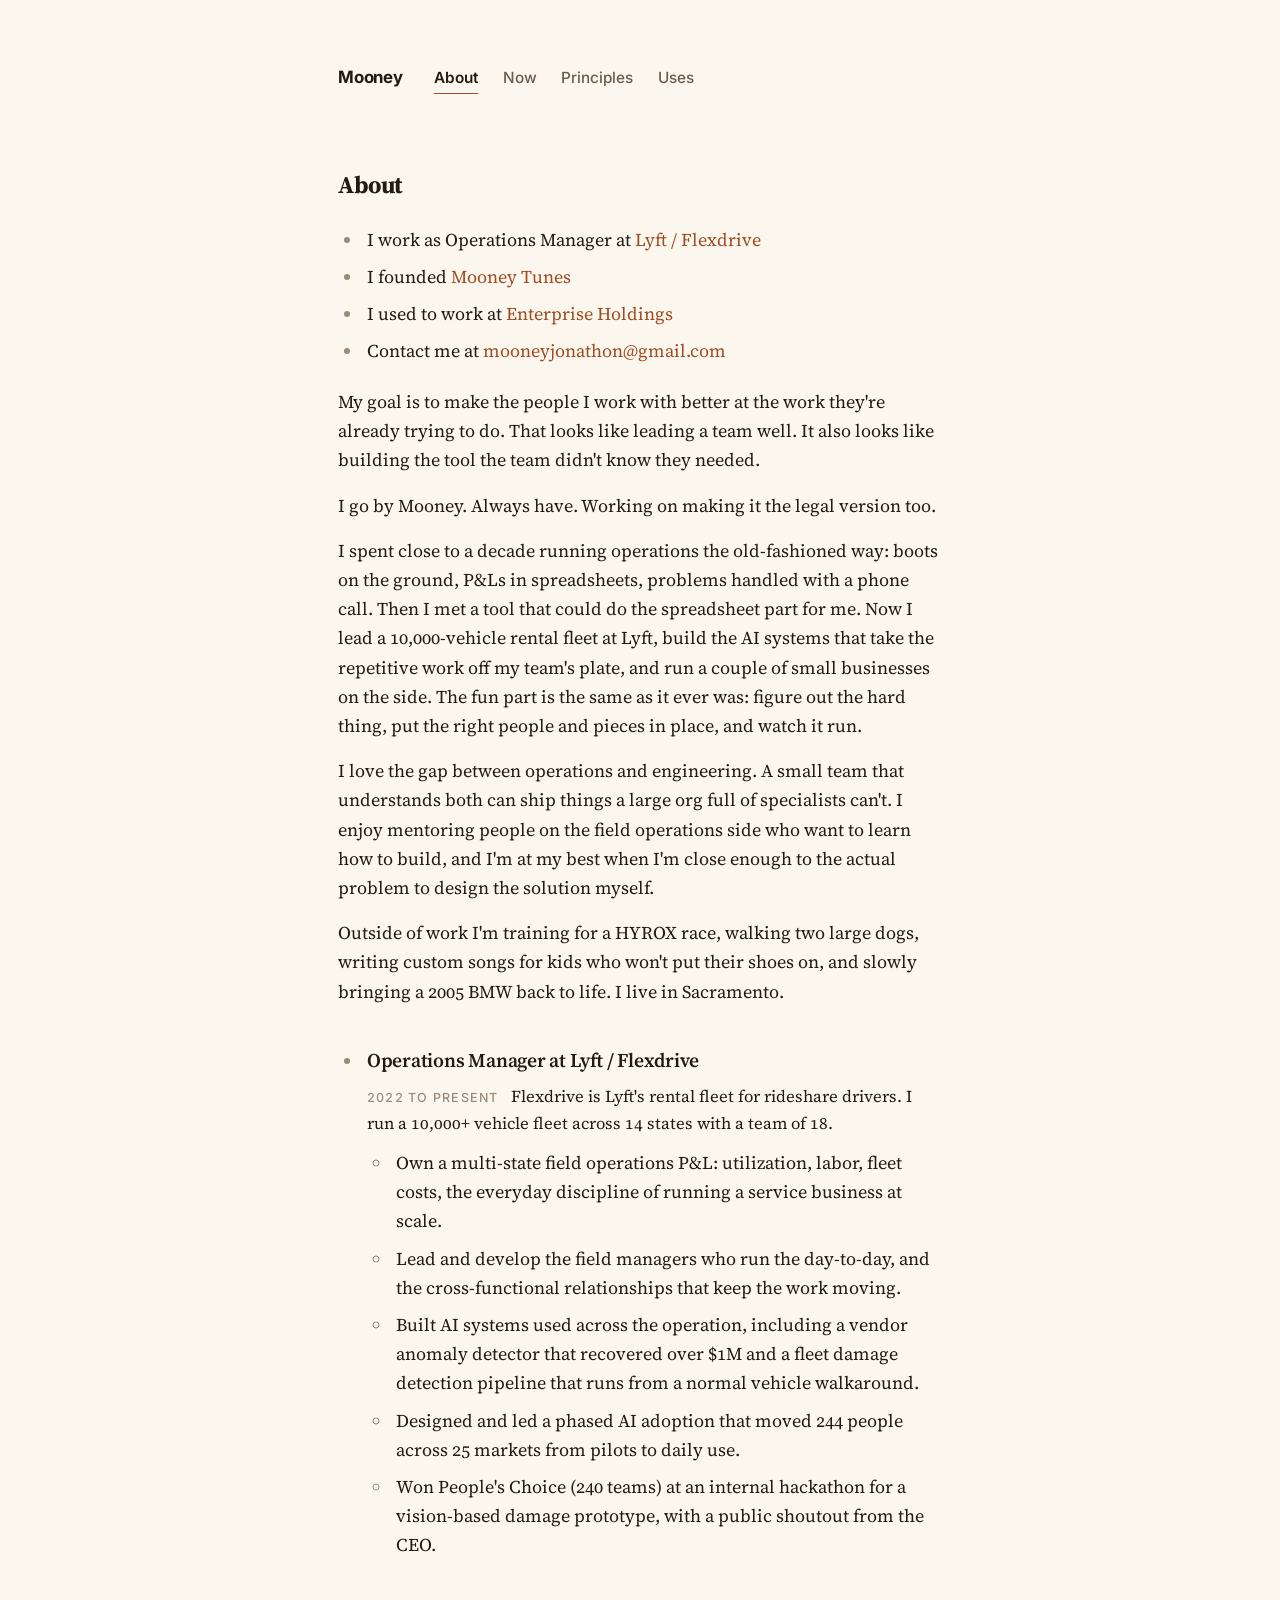
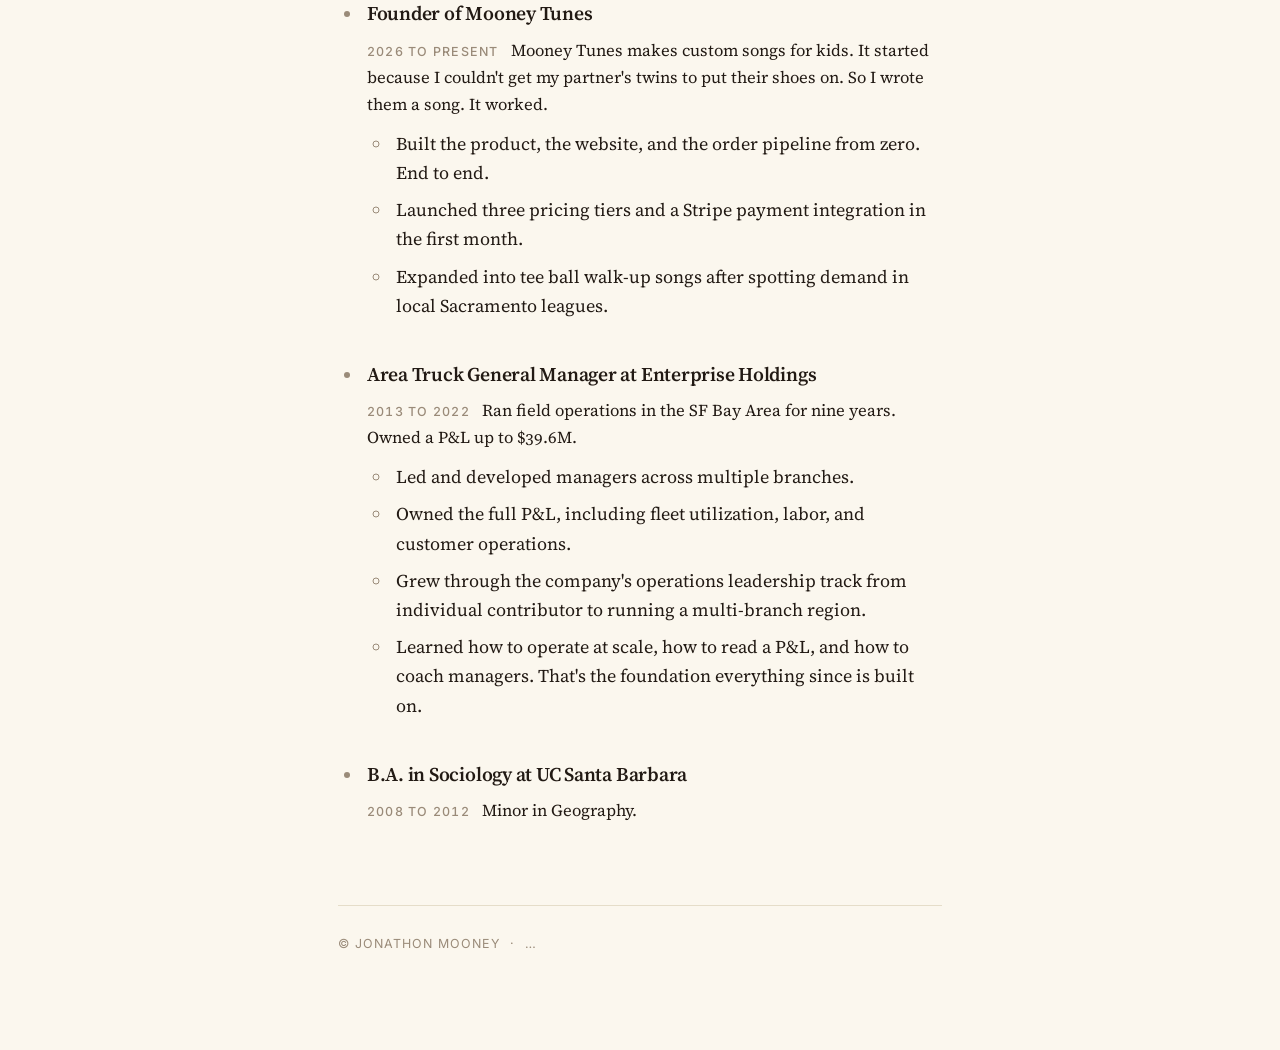
==== commit b4b99db9: "Add files via upload" ====
--- a/about/index.html
+++ b/about/index.html
@@ -3,6 +3,10 @@
 <head>
 <meta charset="utf-8" />
 <meta name="viewport" content="width=device-width, initial-scale=1" />
+<link rel="icon" type="image/x-icon" href="/favicon.ico" />
+<link rel="icon" type="image/png" sizes="16x16" href="/favicon-16.png" />
+<link rel="icon" type="image/png" sizes="32x32" href="/favicon-32.png" />
+<link rel="apple-touch-icon" sizes="180x180" href="/apple-touch-icon.png" />
 <title>About | Mooney</title>
 <meta name="description" content="More about Jonathon Mooney, operations leader, builder, and the path that got me here." />
 <link rel="stylesheet" href="/style.css" />
@@ -78,7 +82,7 @@
 
 </ul>
 
-<footer>© Jonathon Mooney &nbsp;·&nbsp; <a href="/snake/">snake</a></footer>
+<footer>© Jonathon Mooney &nbsp;·&nbsp; <a href="/snake/" aria-label="snake">…</a></footer>
 
 </body>
 </html>
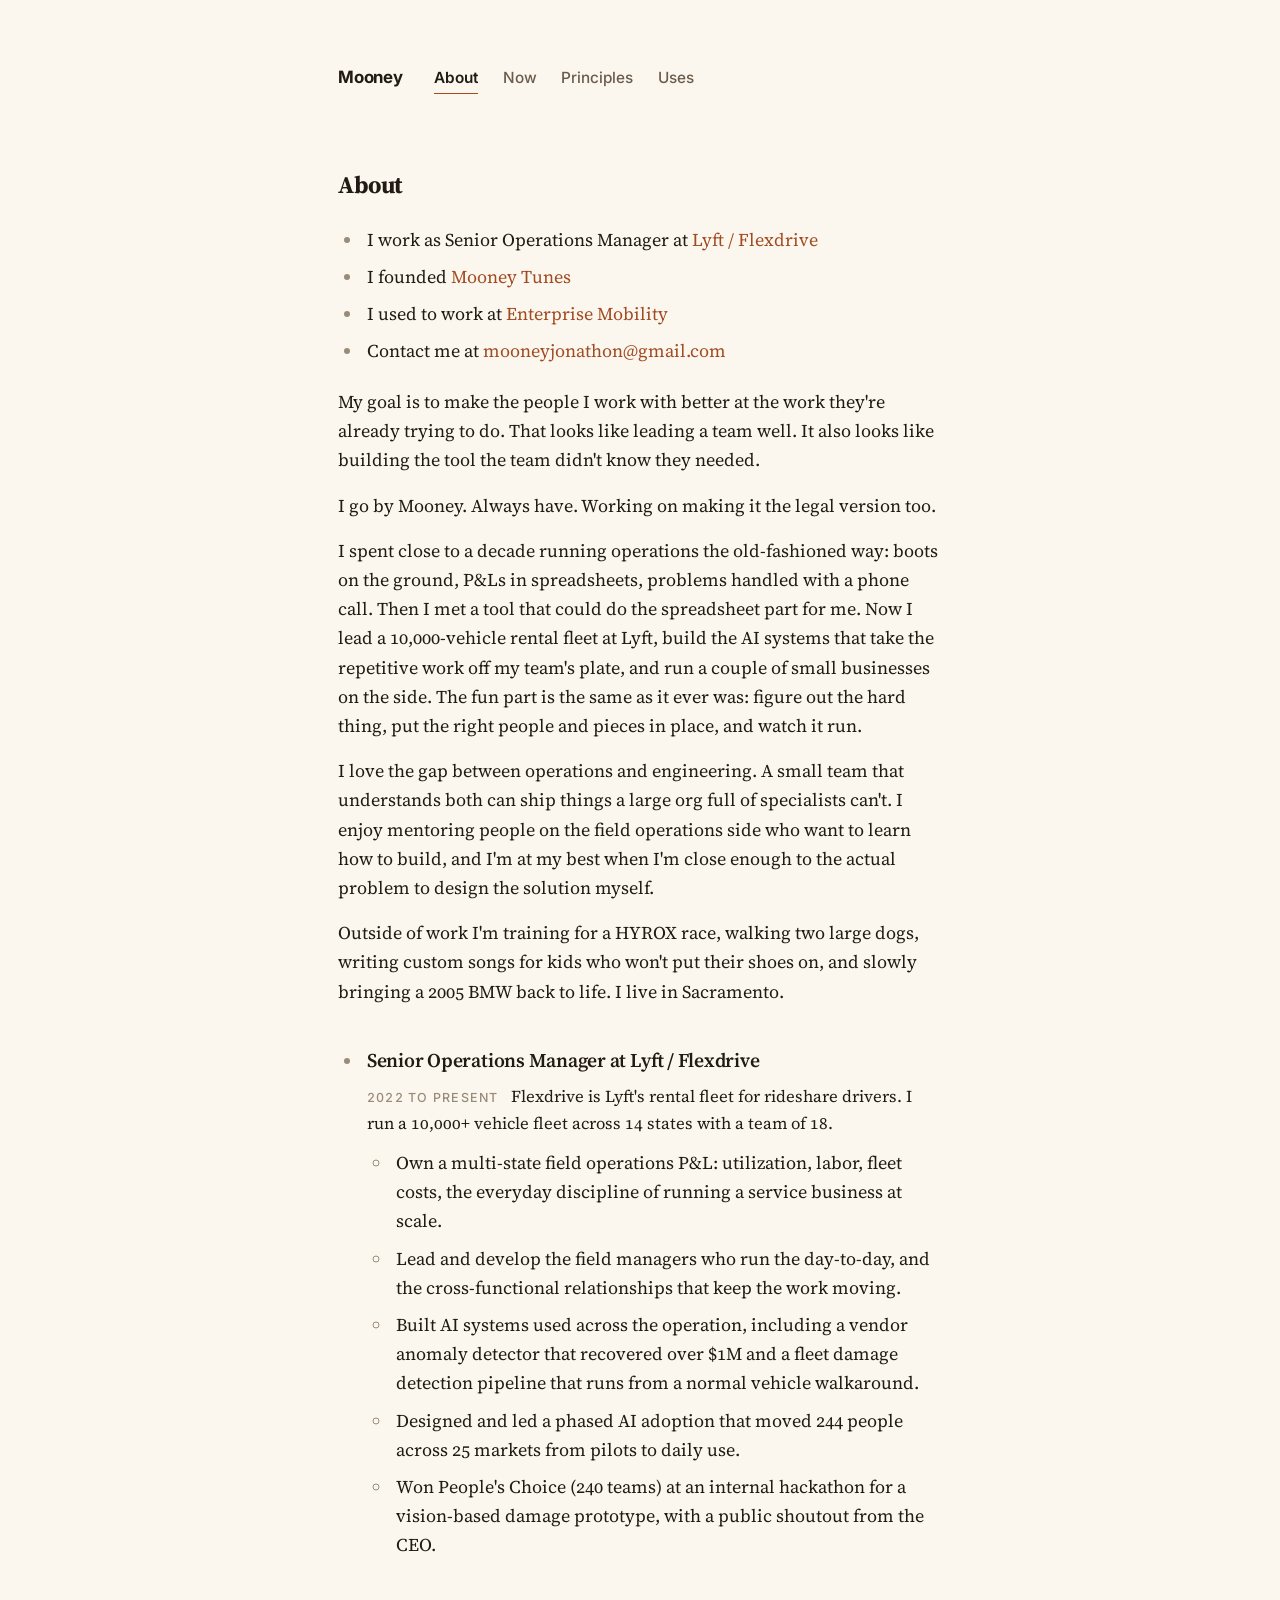
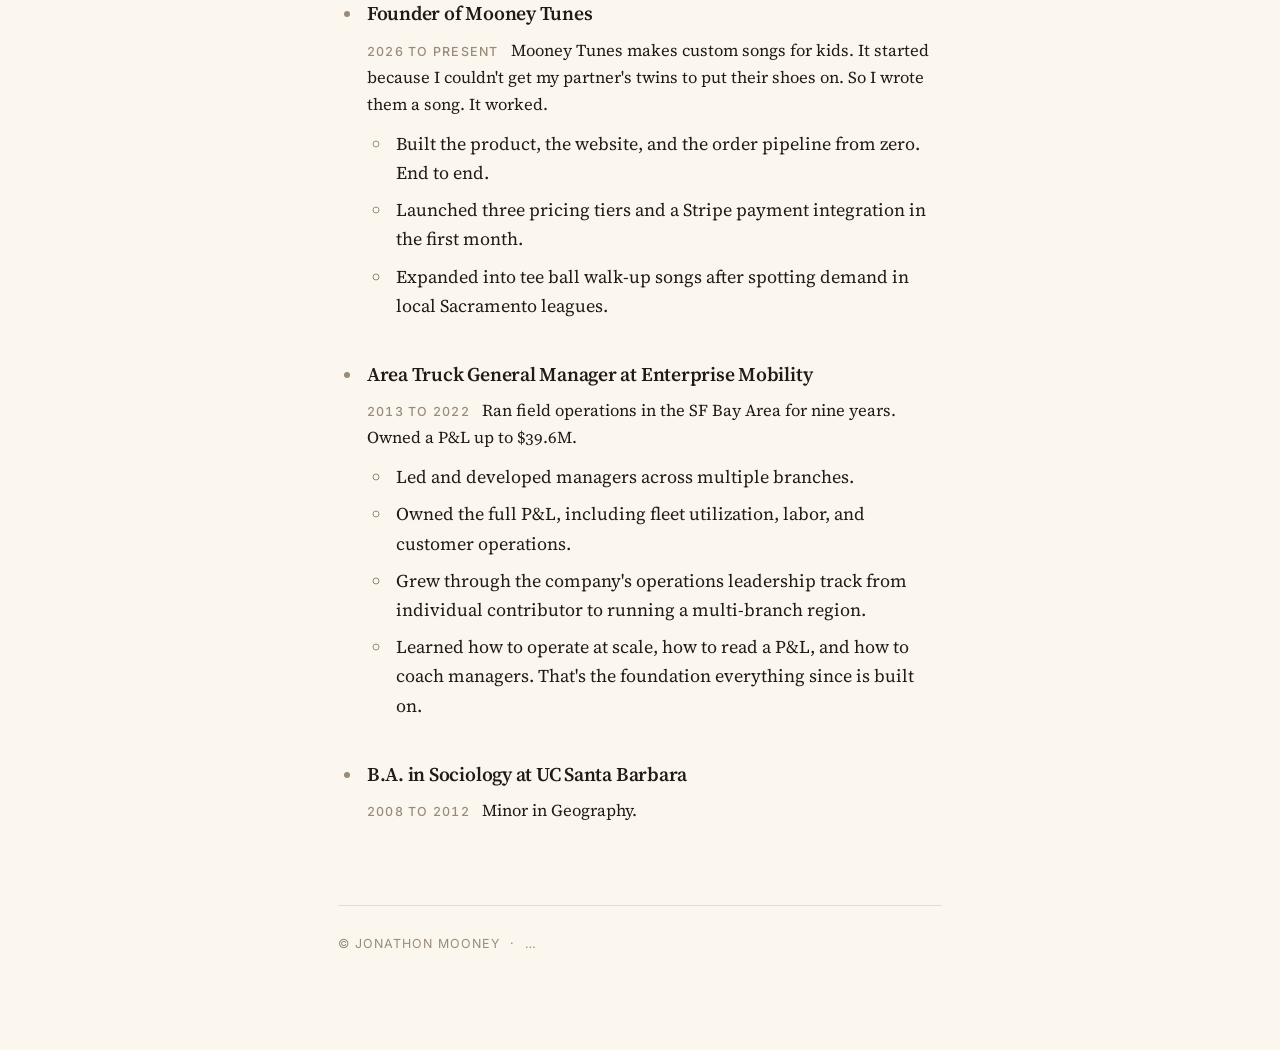
==== commit 598d7d57: "Add files via upload" ====
--- a/about/index.html
+++ b/about/index.html
@@ -24,9 +24,9 @@
 <h2>About</h2>
 
 <ul>
-  <li>I work as Operations Manager at <a href="https://flexdrive.com/">Lyft / Flexdrive</a></li>
+  <li>I work as Senior Operations Manager at <a href="https://flexdrive.com/">Lyft / Flexdrive</a></li>
   <li>I founded <a href="https://mooneytunes.app">Mooney Tunes</a></li>
-  <li>I used to work at <a href="https://www.enterpriseholdings.com/">Enterprise Holdings</a></li>
+  <li>I used to work at <a href="https://www.enterprisemobility.com/">Enterprise Mobility</a></li>
   <li>Contact me at <a href="mailto:mooneyjonathon@gmail.com">mooneyjonathon@gmail.com</a></li>
 </ul>
 
@@ -43,7 +43,7 @@
 <ul>
 
   <li class="role">
-    <h3>Operations Manager at Lyft / Flexdrive</h3>
+    <h3>Senior Operations Manager at Lyft / Flexdrive</h3>
     <p><span class="role-meta">2022 to Present</span> &nbsp; Flexdrive is Lyft's rental fleet for rideshare drivers. I run a 10,000+ vehicle fleet across 14 states with a team of 18.</p>
     <ul>
       <li>Own a multi-state field operations P&L: utilization, labor, fleet costs, the everyday discipline of running a service business at scale.</li>
@@ -65,7 +65,7 @@
   </li>
 
   <li class="role">
-    <h3>Area Truck General Manager at Enterprise Holdings</h3>
+    <h3>Area Truck General Manager at Enterprise Mobility</h3>
     <p><span class="role-meta">2013 to 2022</span> &nbsp; Ran field operations in the SF Bay Area for nine years. Owned a P&L up to $39.6M.</p>
     <ul>
       <li>Led and developed managers across multiple branches.</li>
--- a/style.css
+++ b/style.css
@@ -259,6 +259,26 @@
 .t3 { background: linear-gradient(135deg, #7a4a3a, #b8835f); }
 .t4 { background: linear-gradient(135deg, #4f3d6b, #8c72ad); }
 .t5 { background: linear-gradient(135deg, #876520, #c79f4e); }
+.t-pam {
+  background-image: url('/pam-thumb.jpg');
+  background-size: cover;
+  background-position: center;
+}
+.t-vc {
+  background-image: url('/visionclaw-thumb.jpg');
+  background-size: cover;
+  background-position: center;
+}
+.t-mviq {
+  background-image: url('/mviq-thumb.jpg');
+  background-size: cover;
+  background-position: center;
+}
+.t-mt {
+  background-image: url('/mooneytunes-thumb.jpg');
+  background-size: cover;
+  background-position: center;
+}
 
 .proj-body { flex: 1; min-width: 0; }
 .proj-body h4 {
@@ -266,8 +286,12 @@
   font-size: 1.14rem;
   font-weight: 600;
 }
-.proj-body h4 a { color: var(--text); border-bottom: none; }
-.proj-body h4 a:hover { color: var(--accent); }
+.proj-body h4 a {
+  color: var(--accent);
+  border-bottom: 1px solid transparent;
+  transition: border-color 0.2s ease;
+}
+.proj-body h4 a:hover { border-bottom-color: var(--accent); }
 .proj-body p {
   margin: 0;
   color: var(--text-soft);
